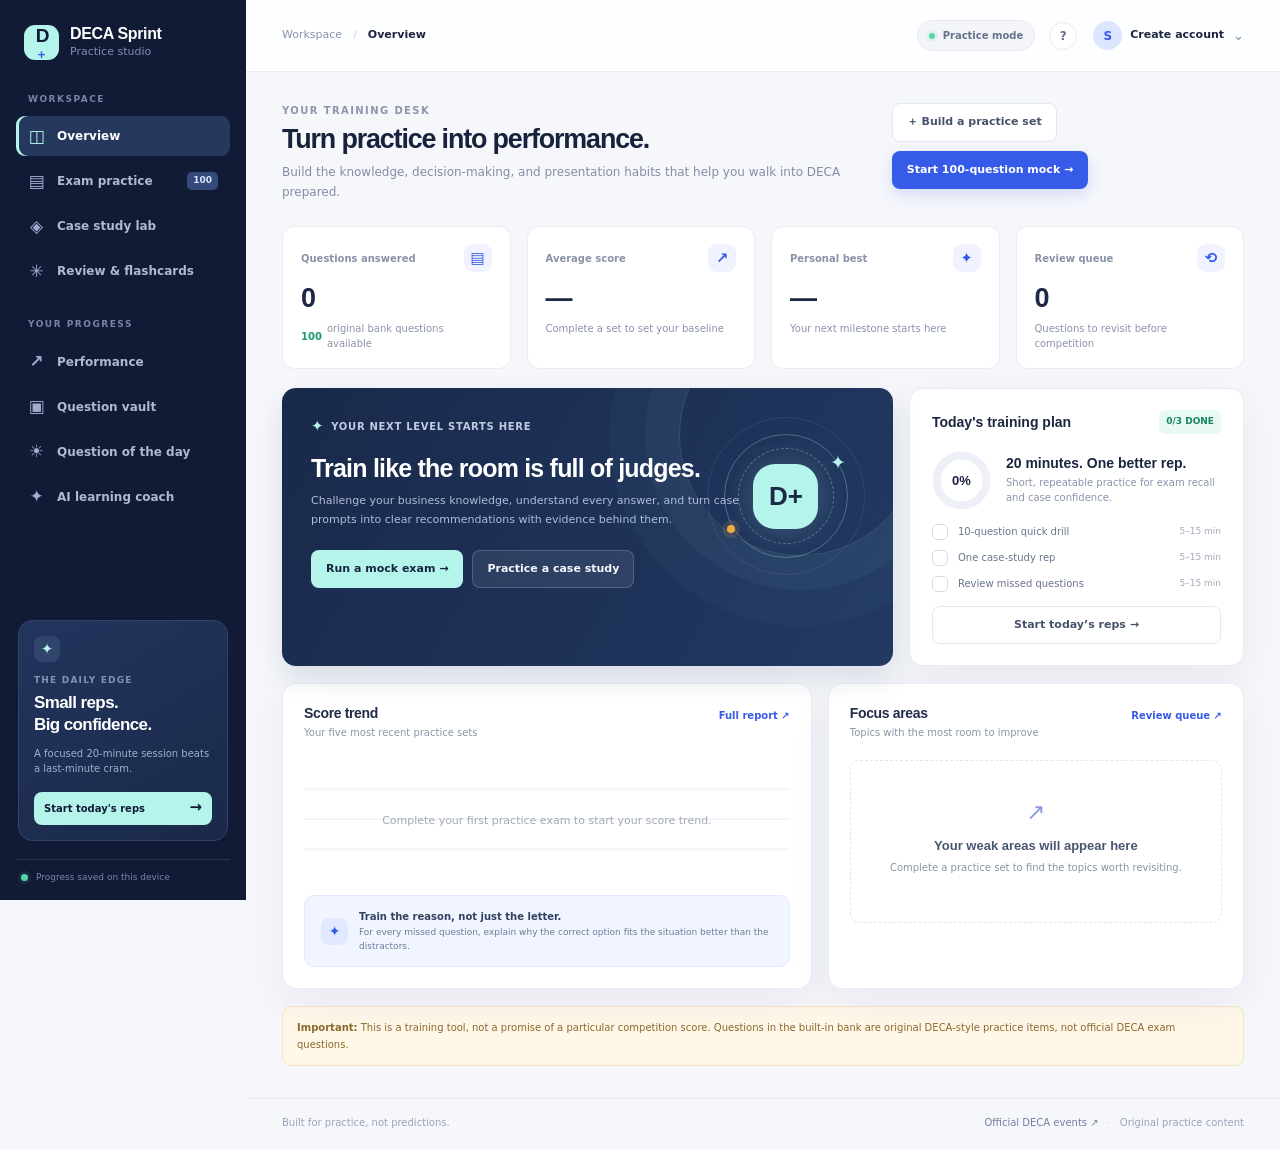
==== index.html @ be333ed2 "Add files via upload" ====
<!doctype html>
<html lang="en">
<head>
  <meta charset="utf-8" />
  <meta name="viewport" content="width=device-width, initial-scale=1" />
  <meta name="theme-color" content="#111b35" />
  <meta name="description" content="A DECA practice studio for original exam-style questions, answer explanations, and role-play rehearsal." />
  <title>DECA Sprint — Practice Studio</title>
  <link rel="stylesheet" href="styles.css" />
</head>
<body>
  <div class="app-shell">
    <aside class="sidebar" id="sidebar">
      <a href="#dashboard" class="brand" data-view="dashboard" aria-label="DECA Sprint home">
        <span class="brand-mark">D<span>+</span></span>
        <span class="brand-copy"><strong>DECA Sprint</strong><small>Practice studio</small></span>
      </a>
      <div class="sidebar-label">WORKSPACE</div>
      <nav class="primary-nav" aria-label="Main navigation">
        <button class="nav-item active" data-view="dashboard"><span class="nav-icon">◫</span><span>Overview</span></button>
        <button class="nav-item" data-view="exam-setup"><span class="nav-icon">▤</span><span>Exam practice</span><span class="nav-count">100</span></button>
        <button class="nav-item" data-view="case-coach"><span class="nav-icon">◈</span><span>Case study lab</span></button>
        <button class="nav-item" data-view="review"><span class="nav-icon">✳</span><span>Review & flashcards</span><span id="reviewNavCount" class="nav-dot"></span></button>
      </nav>
      <div class="sidebar-label spaced">YOUR PROGRESS</div>
      <nav class="primary-nav" aria-label="Progress navigation">
        <button class="nav-item" data-view="progress"><span class="nav-icon">↗</span><span>Performance</span></button>
        <button class="nav-item" data-view="vault"><span class="nav-icon">▣</span><span>Question vault</span></button>
        <button class="nav-item" data-view="daily"><span class="nav-icon">☀</span><span>Question of the day</span></button>
        <button class="nav-item" data-view="coach"><span class="nav-icon">✦</span><span>AI learning coach</span></button>
      </nav>
      <div class="sidebar-spacer"></div>
      <div class="sidebar-challenge">
        <div class="challenge-icon">✦</div>
        <p class="challenge-eyebrow">THE DAILY EDGE</p>
        <strong>Small reps.<br />Big confidence.</strong>
        <p class="challenge-copy">A focused 20-minute session beats a last-minute cram.</p>
        <button class="sidebar-challenge-btn" data-action="daily-session">Start today's reps <span>→</span></button>
      </div>
      <div class="sidebar-foot"><span class="status-pip"></span><span>Progress saved on this device</span></div>
    </aside>

    <main class="main-area">
      <header class="topbar">
        <div class="mobile-brand"><span class="brand-mark">D<span>+</span></span><strong>DECA Sprint</strong></div>
        <div class="breadcrumbs"><span>Workspace</span><span class="crumb-slash">/</span><strong id="pageCrumb">Overview</strong></div>
        <div class="topbar-actions">
          <div class="practice-tag"><span class="status-pip"></span> Practice mode</div>
          <button class="icon-button" data-action="quick-help" aria-label="Help" title="Help">?</button>
          <button class="profile-button" data-view="account" title="Account and saved progress"><span class="avatar" id="profileAvatar">S</span><span class="profile-name" id="profileName">Create account</span><span class="chevron">⌄</span></button>
        </div>
      </header>
      <div id="appContent" class="content-area" tabindex="-1"></div>
      <footer class="global-footer">
        <span>Built for practice, not predictions.</span>
        <span><a href="https://www.deca.org/compete" target="_blank" rel="noopener noreferrer">Official DECA events ↗</a><span class="footer-sep">·</span><span>Original practice content</span></span>
      </footer>
    </main>
  </div>
  <div id="toast" class="toast" role="status" aria-live="polite"></div>
  <input id="importFile" type="file" accept=".csv,.json,application/json,text/csv" hidden />
  <script src="questions.js"></script>
  <script src="app.js"></script>
</body>
</html>
---- styles.css ----
:root{--ink:#1b2540;--muted:#768099;--muted2:#98a1b5;--line:#e8ebf2;--paper:#fff;--bg:#f5f7fb;--navy:#111b35;--navy2:#182644;--blue:#365be9;--blue2:#edf1ff;--cyan:#b5f4eb;--mint:#e3f8ef;--green:#198a62;--amber:#f1ad42;--red:#cc4e5d;--purple:#8b70ef;--shadow:0 14px 40px rgba(28,42,79,.06);font-family:'DM Sans',system-ui,-apple-system,BlinkMacSystemFont,'Segoe UI',sans-serif;color:var(--ink)}
*{box-sizing:border-box}html{scroll-behavior:smooth}body{margin:0;background:var(--bg);font-size:14px;line-height:1.5}button,input,select,textarea{font:inherit}button{cursor:pointer}button:focus-visible,a:focus-visible,input:focus-visible,select:focus-visible,textarea:focus-visible{outline:3px solid rgba(54,91,233,.26);outline-offset:2px}a{color:var(--blue);text-decoration:none}.app-shell{min-height:100vh;display:flex}.sidebar{width:246px;position:fixed;inset:0 auto 0 0;background:var(--navy);color:#d7def0;padding:25px 16px 16px;display:flex;flex-direction:column;z-index:20;overflow-y:auto}.brand{display:flex;align-items:center;gap:11px;padding:0 8px 32px;color:white}.brand-mark{width:35px;height:35px;display:inline-grid;place-items:center;background:var(--cyan);color:var(--navy);border-radius:11px;font:800 19px Manrope,sans-serif;letter-spacing:-2px;flex:none}.brand-mark span{color:var(--blue);font-size:13px;vertical-align:top;letter-spacing:0}.brand-copy strong{font:800 16px Manrope,sans-serif;display:block;letter-spacing:-.35px}.brand-copy small{display:block;font-size:11px;color:#8290b1;margin-top:1px}.sidebar-label{color:#7785a8;letter-spacing:1.5px;font-weight:700;font-size:9px;padding:0 12px 10px}.sidebar-label.spaced{margin-top:27px}.primary-nav{display:grid;gap:5px}.nav-item{width:100%;border:0;display:flex;align-items:center;gap:12px;padding:11px 12px;color:#aeb9d4;border-radius:9px;background:transparent;text-align:left;font-size:12px;font-weight:600;transition:background .16s,color .16s}.nav-item:hover{background:#1b2a4a;color:white}.nav-item.active{background:#27385f;color:#fff;box-shadow:inset 3px 0 0 var(--cyan)}.nav-icon{width:17px;font-size:17px;text-align:center;color:#9eacd0;line-height:1}.nav-item.active .nav-icon{color:var(--cyan)}.nav-count{font-size:9px;margin-left:auto;background:#334a7a;border-radius:5px;padding:2px 6px;color:#dbe5ff}.nav-dot{margin-left:auto;width:6px;height:6px;background:var(--amber);border-radius:50%;display:none}.nav-dot.show{display:block}.sidebar-spacer{min-height:25px;flex:1}.sidebar-challenge{background:linear-gradient(150deg,#22355d,#1a2949);border:1px solid #314469;border-radius:14px;padding:15px;margin:24px 2px 18px}.challenge-icon{width:26px;height:26px;display:grid;place-items:center;border-radius:8px;background:#31446c;color:var(--cyan);font-size:15px;margin-bottom:12px}.challenge-eyebrow{font-size:9px;font-weight:700;letter-spacing:1.2px;color:#8293b9;margin:0 0 5px}.sidebar-challenge strong{font:800 17px/1.3 Manrope,sans-serif;color:#fff;letter-spacing:-.6px}.challenge-copy{font-size:10px;color:#a2b0cf;line-height:1.55;margin:9px 0 15px}.sidebar-challenge-btn{border:0;background:var(--cyan);color:var(--navy);width:100%;border-radius:8px;padding:9px 10px;font-weight:700;font-size:10px;text-align:left}.sidebar-challenge-btn span{float:right;font-size:15px;line-height:12px}.sidebar-foot{padding:11px 5px 0;border-top:1px solid #293652;display:flex;gap:8px;align-items:center;color:#7785a8;font-size:9px}.status-pip{display:inline-block;width:7px;height:7px;background:#53d5a5;border-radius:50%;box-shadow:0 0 0 3px rgba(83,213,165,.1);flex:none}.main-area{margin-left:246px;width:calc(100% - 246px);min-width:0;display:flex;flex-direction:column;min-height:100vh}.topbar{height:72px;display:flex;align-items:center;justify-content:space-between;padding:0 36px;background:rgba(255,255,255,.82);border-bottom:1px solid #e9ecf3;position:sticky;top:0;z-index:10;backdrop-filter:blur(15px)}.breadcrumbs{display:flex;align-items:center;gap:11px;font-size:11px;color:#8992a7}.breadcrumbs strong{font-weight:700;color:var(--ink)}.crumb-slash{color:#ccd2df}.topbar-actions{display:flex;align-items:center;gap:14px}.practice-tag{font-size:10px;font-weight:700;color:#67728c;background:#f3f5fa;border:1px solid #e7eaf2;border-radius:20px;padding:7px 11px;display:flex;align-items:center;gap:8px}.practice-tag .status-pip{width:6px;height:6px}.icon-button{border:1px solid #e6eaf2;background:white;color:#66718b;width:28px;height:28px;border-radius:50%;font-size:12px;font-weight:700}.profile-button{display:flex;align-items:center;gap:8px;background:transparent;border:0;padding:0 0 0 2px;color:var(--ink);font-size:11px;font-weight:700}.avatar{width:29px;height:29px;border-radius:50%;display:grid;place-items:center;background:#dce6ff;color:#365be9;font-size:12px;font-weight:800}.chevron{font-size:13px;color:#939bb0;margin-left:1px}.mobile-brand{display:none}.content-area{width:100%;max-width:1430px;padding:31px 36px 32px;margin:0 auto;flex:1;min-width:0;outline:none}.global-footer{padding:16px 36px 20px;color:#9aa3b6;font-size:10px;display:flex;align-items:center;justify-content:space-between;border-top:1px solid #e8ebf2}.global-footer a{color:#7280a1}.footer-sep{margin:0 9px;color:#c5cad6}
.eyebrow{font-size:10px;letter-spacing:1.4px;font-weight:800;color:#8c96ac;text-transform:uppercase}.page-title{font:800 clamp(24px,2.1vw,31px)/1.22 Manrope,sans-serif;letter-spacing:-1.15px;margin:5px 0 7px;color:#18223c}.page-subtitle{font-size:12px;color:#838da4;margin:0;line-height:1.65;max-width:680px}.header-row{display:flex;justify-content:space-between;align-items:flex-start;gap:20px;margin-bottom:24px}.header-actions{display:flex;gap:9px;align-items:center;flex-wrap:wrap}.btn{display:inline-flex;align-items:center;justify-content:center;gap:8px;border:1px solid transparent;border-radius:8px;padding:10px 14px;font-size:11px;font-weight:700;transition:transform .14s,background .14s,border-color .14s;color:var(--ink);background:white}.btn:active{transform:translateY(1px)}.btn-primary{background:var(--blue);color:white;box-shadow:0 6px 15px rgba(54,91,233,.17)}.btn-primary:hover{background:#284dd8}.btn-secondary{border-color:#e3e7f0;background:#fff;color:#46516b}.btn-secondary:hover{border-color:#c6cee1;background:#fbfcff}.btn-ghost{background:transparent;color:#64708b;border-color:transparent}.btn-ghost:hover{background:#eff2f9}.btn-dark{background:var(--navy);color:#fff}.btn-danger{background:#fff5f5;border-color:#f3d6d9;color:#b33e4b}.btn-small{font-size:10px;padding:7px 10px;border-radius:7px}.btn-full{width:100%}.panel{background:#fff;border:1px solid #e9ecf3;border-radius:14px;box-shadow:var(--shadow)}.panel-pad{padding:21px}.section-title{font:800 14px Manrope,sans-serif;letter-spacing:-.35px;margin:0;color:#202b47}.section-desc{font-size:10px;color:#8b95aa;margin:4px 0 0;line-height:1.6}.panel-heading{display:flex;justify-content:space-between;align-items:flex-start;gap:15px;margin-bottom:19px}.link-btn{color:var(--blue);font-weight:700;font-size:10px;border:0;background:transparent;padding:3px 0}.muted{color:var(--muted)}.tiny{font-size:10px}.small{font-size:11px}.rule{border:0;border-top:1px solid #edf0f6;margin:17px 0}.grid{display:grid;gap:16px}.stats-grid{grid-template-columns:repeat(4,minmax(0,1fr));margin-bottom:19px}.stat-card{padding:17px 18px;border:1px solid #e9ecf3;border-radius:12px;background:#fff;min-width:0}.stat-top{display:flex;align-items:center;justify-content:space-between;gap:8px;color:#8992a8;font-size:10px;font-weight:600}.stat-icon{width:28px;height:28px;border-radius:9px;display:grid;place-items:center;background:#f0f3ff;color:var(--blue);font-size:15px}.stat-value{font:800 27px/1.25 Manrope,sans-serif;letter-spacing:-1.1px;margin:10px 0 5px;color:#1d2844}.stat-foot{font-size:10px;color:#8993a9;display:flex;align-items:center;gap:5px}.delta{font-weight:800;color:#1a986d}.overview-grid{grid-template-columns:minmax(0,1.55fr) minmax(260px,.85fr);align-items:stretch}.hero-card{position:relative;overflow:hidden;border:0;background:linear-gradient(120deg,#19294b,#223962);color:#fff;min-height:236px;padding:27px 29px;box-shadow:0 13px 28px rgba(23,39,77,.12)}.hero-card:after{content:"";position:absolute;width:240px;height:240px;border:1px solid rgba(181,244,235,.15);border-radius:50%;right:-28px;top:-74px;box-shadow:0 0 0 34px rgba(181,244,235,.035),0 0 0 70px rgba(181,244,235,.025)}.hero-kicker{display:flex;align-items:center;gap:7px;color:#c1cce2;font-size:10px;font-weight:700;letter-spacing:.7px}.hero-kicker span{color:var(--cyan);font-size:15px}.hero-title{font:800 25px/1.23 Manrope,sans-serif;letter-spacing:-.8px;max-width:440px;margin:15px 0 9px;position:relative;z-index:1}.hero-copy{font-size:11px;color:#b0bdd8;max-width:440px;line-height:1.7;margin:0 0 20px;position:relative;z-index:1}.hero-actions{display:flex;gap:9px;align-items:center;position:relative;z-index:1}.btn-cyan{background:var(--cyan);color:#172440}.btn-cyan:hover{background:#d0fff6}.hero-secondary{background:rgba(255,255,255,.08);border-color:rgba(255,255,255,.18);color:#f7f9ff}.hero-secondary:hover{background:rgba(255,255,255,.14)}.hero-orbit{position:absolute;right:45px;top:46px;width:124px;height:124px;border:1px solid rgba(181,244,235,.3);border-radius:50%;display:grid;place-items:center;z-index:1}.hero-orbit:before,.hero-orbit:after{content:"";position:absolute;inset:13px;border:1px dashed rgba(181,244,235,.35);border-radius:50%}.hero-orbit:after{inset:-18px;border-color:rgba(255,255,255,.08);border-style:solid}.orbit-center{width:65px;height:65px;border-radius:22px;background:var(--cyan);color:#1b2944;display:grid;place-items:center;font:800 26px Manrope,sans-serif;box-shadow:0 0 32px rgba(181,244,235,.22)}.orbit-spark{position:absolute;right:1px;top:13px;color:var(--cyan);font-size:19px}.orbit-dot{position:absolute;width:8px;height:8px;border-radius:50%;background:var(--amber);left:2px;bottom:24px;box-shadow:0 0 0 5px rgba(241,173,66,.13)}.daily-card{padding:21px 22px;display:flex;flex-direction:column;min-height:236px}.daily-top{display:flex;align-items:center;justify-content:space-between}.daily-top h2{margin:0;font:800 14px Manrope,sans-serif}.day-pill{font-size:9px;font-weight:800;background:#e7f9f0;color:#17865f;border-radius:6px;padding:5px 7px}.daily-progress{display:flex;gap:15px;align-items:center;margin:17px 0 14px}.progress-ring{width:59px;height:59px;position:relative;flex:none}.progress-ring svg{width:100%;height:100%;transform:rotate(-90deg)}.ring-bg{fill:none;stroke:#edf0f6;stroke-width:7}.ring-value{fill:none;stroke:var(--blue);stroke-width:7;stroke-linecap:round;stroke-dasharray:138;stroke-dashoffset:138;transition:stroke-dashoffset .4s}.ring-center{position:absolute;inset:0;display:grid;place-items:center;font:800 13px Manrope,sans-serif}.daily-progress strong{font:800 14px Manrope,sans-serif;display:block}.daily-progress p{color:#8993aa;font-size:10px;line-height:1.55;margin:4px 0 0}.task-list{display:grid;gap:10px;margin:0 0 14px}.task-line{display:flex;align-items:center;gap:10px;font-size:10px;color:#69748d}.task-check{width:16px;height:16px;border-radius:5px;border:1.5px solid #d6dce9;display:inline-grid;place-items:center;color:white;font-size:10px;flex:none}.task-check.done{background:#1d9b6f;border-color:#1d9b6f}.daily-card .btn{margin-top:auto}.lower-grid{grid-template-columns:minmax(0,1.12fr) minmax(0,.88fr);margin-top:17px;align-items:stretch}.performance-card,.weak-card{padding:21px}.mini-chart{height:118px;width:100%;display:flex;align-items:flex-end;gap:14px;padding:5px 5px 0;position:relative;background:repeating-linear-gradient(to bottom,transparent 0,transparent 28px,#f0f2f7 29px,#f0f2f7 30px)}.chart-col{flex:1;display:flex;align-items:center;justify-content:flex-end;flex-direction:column;gap:6px;height:100%;min-width:0}.chart-bar{width:min(28px,70%);background:#aebcf9;border-radius:5px 5px 2px 2px;min-height:4px;position:relative;transition:height .3s}.chart-bar.latest{background:var(--blue)}.chart-label{font-size:9px;color:#a0a8b8}.chart-val{font-size:9px;color:#7e89a4;font-weight:700}.chart-empty{font-size:11px;color:#a0a8b8;text-align:center;margin:auto}.weak-list{display:grid;gap:15px}.weak-row{display:grid;grid-template-columns:minmax(0,1fr) 92px;gap:13px;align-items:center}.weak-row-title{font-size:10px;font-weight:700;color:#38435f}.weak-row-sub{color:#969fb2;font-size:9px;margin-top:3px}.weak-track{height:6px;background:#f0f2f8;border-radius:8px;overflow:hidden}.weak-fill{height:100%;background:var(--purple);border-radius:8px}.weak-fill.low{background:#efb556}.weak-row-rate{text-align:right;font-size:10px;font-weight:800;color:#78839a;margin-bottom:4px}.tip-strip{margin-top:17px;padding:13px 16px;background:#f0f5ff;border:1px solid #e1e9ff;border-radius:10px;display:flex;align-items:center;gap:11px}.tip-icon{width:27px;height:27px;background:#e0e9ff;border-radius:8px;display:grid;place-items:center;color:#365be9;flex:none}.tip-strip strong{font-size:10px;display:block;color:#334260}.tip-strip p{margin:2px 0 0;font-size:9px;color:#6f7b97;line-height:1.5}
/* setup */
.setup-layout{display:grid;grid-template-columns:minmax(0,1.35fr) minmax(290px,.65fr);gap:17px;align-items:start}.setup-main{padding:23px}.setup-section{padding:0 0 22px;margin-bottom:20px;border-bottom:1px solid #edf0f6}.setup-section:last-child{padding-bottom:0;margin-bottom:0;border:0}.step-head{display:flex;gap:11px;align-items:flex-start;margin-bottom:15px}.step-number{width:25px;height:25px;display:grid;place-items:center;border:1px solid #dfe5f2;border-radius:8px;color:var(--blue);font:800 11px Manrope,sans-serif;flex:none}.step-title{font:800 13px Manrope,sans-serif;margin:0}.step-copy{font-size:10px;color:#8c95a9;margin:3px 0 0}.choice-grid{display:grid;grid-template-columns:repeat(3,minmax(0,1fr));gap:9px}.choice-card{border:1px solid #e5e9f1;border-radius:10px;padding:13px 12px;background:white;text-align:left;position:relative;min-height:106px;transition:all .15s}.choice-card:hover{border-color:#bdcaff}.choice-card.selected{border:1.5px solid var(--blue);background:#f7f8ff;box-shadow:0 0 0 3px rgba(54,91,233,.06)}.choice-card.selected:after{content:'✓';position:absolute;right:10px;top:9px;background:var(--blue);color:white;border-radius:50%;width:17px;height:17px;display:grid;place-items:center;font-size:10px;font-weight:800}.choice-icon{width:27px;height:27px;border-radius:8px;display:grid;place-items:center;background:#e8edff;color:#365be9;font-size:15px;margin-bottom:10px}.choice-card:nth-child(2) .choice-icon{background:#e5f8f2;color:#128560}.choice-card:nth-child(3) .choice-icon{background:#fff0d9;color:#b67517}.choice-name{display:block;font:800 11px Manrope,sans-serif;color:#303b56}.choice-detail{display:block;font-size:9px;color:#8993a8;line-height:1.5;margin-top:4px;padding-right:8px}.form-label{font-size:10px;font-weight:800;color:#4a5570;display:block;margin-bottom:7px}.field{width:100%;border:1px solid #e1e6f0;border-radius:8px;padding:10px 11px;background:#fff;color:#38435d;font-size:11px;outline:none}.field:focus{border-color:#99adff;box-shadow:0 0 0 3px rgba(54,91,233,.07)}.field-grid{display:grid;grid-template-columns:1fr 1fr;gap:15px}.field-note{font-size:9px;color:#939cb0;margin-top:6px;line-height:1.5}.count-grid{display:grid;grid-template-columns:repeat(4,minmax(0,1fr));gap:8px}.count-choice{border:1px solid #e4e8f1;border-radius:8px;background:#fff;text-align:center;padding:11px 6px;color:#58647d}.count-choice strong{font:800 16px Manrope,sans-serif;display:block}.count-choice span{font-size:9px;color:#8e98ad}.count-choice.selected{border-color:var(--blue);background:#f6f8ff;color:var(--blue)}.count-choice:disabled{opacity:.35;cursor:not-allowed}.setup-side{display:grid;gap:14px}.exam-preview{padding:21px;background:linear-gradient(145deg,#172443,#24385e);color:white;border-radius:13px;box-shadow:var(--shadow)}.preview-chip{font-size:9px;letter-spacing:.9px;text-transform:uppercase;color:#a7b4d2;font-weight:800}.preview-big{font:800 35px Manrope,sans-serif;letter-spacing:-1.8px;margin:12px 0 0}.preview-big small{font:600 11px 'DM Sans';letter-spacing:0;color:#a9b5d0}.preview-sub{font-size:10px;color:#b0bdd6;margin:3px 0 17px}.preview-metrics{display:grid;grid-template-columns:1fr 1fr;border-top:1px solid rgba(255,255,255,.14);padding-top:15px;gap:13px}.preview-metric-label{font-size:9px;color:#9caccd}.preview-metric-value{font:700 13px Manrope,sans-serif;margin-top:2px}.preview-note{font-size:9px;color:#a7b4d2;line-height:1.6;margin:16px 0 0}.standards-card{padding:18px}.standards-list{display:grid;gap:12px;margin-top:14px}.standard-row{display:flex;gap:9px;align-items:flex-start;font-size:10px;color:#6c7893}.standard-check{display:grid;place-items:center;width:18px;height:18px;border-radius:6px;background:#e6f8f0;color:#1d926b;font-size:10px;flex:none}.standards-row-copy strong{display:block;color:#43506d;font-size:10px}.standards-row-copy span{font-size:9px;color:#98a1b4;display:block;margin-top:2px}
/* Exam */
.exam-toolbar{display:flex;align-items:center;justify-content:space-between;gap:12px;margin-bottom:17px}.exam-labels{display:flex;align-items:center;gap:8px;flex-wrap:wrap}.pill{display:inline-flex;align-items:center;gap:6px;padding:5px 8px;border-radius:6px;font-size:9px;font-weight:800;background:#f1f3fa;color:#69758f}.pill.blue{color:var(--blue);background:#edf1ff}.pill.green{color:#14805c;background:#e4f8ef}.pill.gold{color:#9d6818;background:#fff3dd}.exam-timer{font:800 16px Manrope,sans-serif;letter-spacing:.2px;color:#263250;display:flex;align-items:center;gap:8px}.exam-timer.warning{color:#ba3e4e}.timer-icon{font-size:16px;color:#8490ab}.exam-progress-track{height:5px;background:#e9edf6;border-radius:6px;overflow:hidden;margin-bottom:19px}.exam-progress-fill{height:100%;background:var(--blue);border-radius:6px;transition:width .2s}.exam-layout{display:grid;grid-template-columns:minmax(0,1fr) 250px;gap:16px;align-items:start}.question-panel{padding:25px;min-height:460px}.question-meta{display:flex;justify-content:space-between;align-items:center;gap:10px;margin-bottom:18px}.question-number{font-size:10px;color:#8d97aa;font-weight:700;letter-spacing:.5px}.flag-btn{background:transparent;border:0;color:#8d96aa;font-size:10px;display:flex;align-items:center;gap:6px;padding:5px}.flag-btn.flagged{color:#b57b1d}.question-stem{font:700 19px/1.5 Manrope,sans-serif;letter-spacing:-.35px;max-width:840px;margin:0 0 23px;color:#202b47}.answer-options{display:grid;gap:10px}.answer-option{width:100%;display:flex;align-items:flex-start;gap:12px;border:1px solid #e4e8f1;border-radius:10px;padding:13px 14px;background:#fff;color:#3b4661;text-align:left;transition:all .15s}.answer-option:hover{border-color:#b6c6ff;background:#fbfcff}.answer-option.selected{border-color:var(--blue);background:#f7f8ff;box-shadow:0 0 0 2px rgba(54,91,233,.055)}.answer-letter{width:25px;height:25px;border:1px solid #dfe4ef;border-radius:7px;display:grid;place-items:center;flex:none;font-size:10px;font-weight:800;color:#75809a;background:#fff}.answer-option.selected .answer-letter{background:var(--blue);border-color:var(--blue);color:#fff}.answer-text{font-size:12px;line-height:1.55;padding-top:3px}.question-foot{display:flex;justify-content:space-between;align-items:center;gap:12px;border-top:1px solid #edf0f6;margin-top:23px;padding-top:18px}.question-foot-left{font-size:10px;color:#9aa3b6}.question-foot-right{display:flex;gap:8px}.question-side{display:grid;gap:13px}.question-map{padding:17px}.map-head{display:flex;justify-content:space-between;align-items:center;font-size:11px;font-weight:800;color:#3b4661}.map-sub{font-size:9px;color:#969fb1;margin-top:4px}.question-grid{display:grid;grid-template-columns:repeat(5,minmax(0,1fr));gap:6px;margin-top:15px}.qnav{height:29px;border:1px solid #e4e8f0;border-radius:6px;display:grid;place-items:center;background:#fff;color:#8993a8;font-size:9px;font-weight:700}.qnav.current{border-color:var(--blue);background:var(--blue);color:white}.qnav.answered{background:#e8edff;border-color:#dce4ff;color:#3453c7}.qnav.flagged:after{content:'•';color:#dfa13e;font-size:18px;position:absolute;top:-9px;right:3px}.qnav{position:relative}.map-legend{display:flex;gap:11px;flex-wrap:wrap;margin-top:13px;font-size:8px;color:#9099ad}.legend-dot{width:7px;height:7px;border-radius:2px;display:inline-block;margin-right:4px;background:#e8edff}.legend-dot.current{background:var(--blue)}.legend-dot.flag{background:#e4b45e}.submit-card{padding:17px}.submit-card strong{font:800 12px Manrope,sans-serif}.submit-card p{font-size:10px;color:#8c96aa;line-height:1.6;margin:5px 0 13px}.submit-warning{padding:9px 11px;border-radius:7px;background:#fff7e9;color:#90641d;font-size:9px;line-height:1.5;margin-bottom:11px}
/* Results */
.results-hero{padding:24px;background:linear-gradient(130deg,#182746,#263d66);color:white;border-radius:14px;display:grid;grid-template-columns:1fr 190px;gap:20px;align-items:center;position:relative;overflow:hidden;margin-bottom:17px}.results-kicker{color:#b0bedb;font-size:10px;font-weight:800;letter-spacing:1.2px}.results-title{font:800 23px Manrope,sans-serif;margin:7px 0 5px;letter-spacing:-.7px}.results-copy{font-size:11px;color:#bdc8df;line-height:1.7;margin:0;max-width:600px}.score-ring{width:138px;height:138px;border:8px solid rgba(181,244,235,.16);border-top-color:var(--cyan);border-right-color:var(--cyan);border-radius:50%;display:grid;place-items:center;justify-self:center;transform:rotate(18deg)}.score-ring-inner{text-align:center;transform:rotate(-18deg)}.score-num{font:800 35px Manrope,sans-serif;letter-spacing:-1.5px}.score-caption{font-size:9px;color:#aab8d4;font-weight:700}.result-stat-row{display:grid;grid-template-columns:repeat(3,1fr);gap:10px;margin-bottom:17px}.result-stat{padding:14px 16px;background:#fff;border:1px solid #e9ecf3;border-radius:10px}.result-stat-label{font-size:9px;color:#8f99ad;font-weight:700}.result-stat-value{font:800 20px Manrope,sans-serif;margin-top:4px;letter-spacing:-.5px}.answer-key-card{padding:21px}.filter-tabs{display:flex;gap:6px;align-items:center}.filter-tab{border:1px solid #e5e9f2;border-radius:6px;background:#fff;color:#7b869f;font-weight:700;font-size:9px;padding:7px 9px}.filter-tab.active{color:var(--blue);border-color:#d9e1ff;background:#f5f7ff}.answer-table{width:100%;border-collapse:collapse;min-width:680px}.table-wrap{overflow:auto}.answer-table th{text-align:left;font-size:9px;letter-spacing:.7px;color:#929bb0;text-transform:uppercase;padding:11px 10px;border-bottom:1px solid #edf0f6;white-space:nowrap}.answer-table td{padding:13px 10px;border-bottom:1px solid #f0f2f7;vertical-align:top;font-size:10px;color:#596580}.answer-table tr:last-child td{border-bottom:0}.key-q{font-size:11px!important;font-weight:700;color:#303c58!important;min-width:210px;max-width:430px}.key-label{white-space:nowrap;font-weight:800}.key-label.good{color:#15875e}.key-label.bad{color:#c34c5b}.key-explain{line-height:1.6;min-width:220px;max-width:400px}.key-topic{font-size:9px;color:#929cb1;margin-top:4px}
/* Review */
.review-layout{display:grid;grid-template-columns:minmax(0,1.4fr) minmax(260px,.6fr);gap:17px;align-items:start}.flashcard-area{padding:23px}.flashcard{min-height:260px;background:linear-gradient(135deg,#f6f8ff,#fff);border:1px solid #e5eaff;border-radius:13px;padding:27px;display:flex;flex-direction:column;justify-content:center;align-items:center;text-align:center;position:relative}.flashcard-badge{position:absolute;top:16px;left:17px}.flashcard-question{font:800 21px/1.45 Manrope,sans-serif;letter-spacing:-.5px;max-width:560px;margin:0 auto 18px}.flashcard-answer{font-size:12px;line-height:1.8;color:#66728e;max-width:550px;margin:0}.flashcard-actions{display:flex;justify-content:center;gap:8px;margin-top:17px;flex-wrap:wrap}.review-stats{padding:21px}.review-counter{display:flex;justify-content:space-between;align-items:center;margin:14px 0 7px;font-size:10px;color:#8c96aa}.review-track{height:6px;background:#edf0f6;border-radius:8px;overflow:hidden}.review-track span{display:block;height:100%;background:var(--blue);border-radius:8px}.missed-list{display:grid;gap:8px;margin-top:14px}.missed-row{display:flex;align-items:center;gap:9px;padding:10px 11px;border:1px solid #edf0f6;border-radius:8px}.missed-icon{width:25px;height:25px;display:grid;place-items:center;border-radius:7px;background:#fff0f1;color:#cc4e5d;flex:none}.missed-row strong{display:block;font-size:10px;color:#38435e}.missed-row span{font-size:9px;color:#949db0}.missed-row button{margin-left:auto;border:0;background:transparent;color:#8490a8;font-size:14px}
/* Cases */
.case-layout{display:grid;grid-template-columns:minmax(0,1.15fr) minmax(285px,.85fr);gap:17px;align-items:start}.case-brief{padding:22px}.case-banner{padding:20px 22px;background:linear-gradient(120deg,#1b2b4c,#29436d);color:white;border-radius:11px;margin-bottom:17px;position:relative;overflow:hidden}.case-banner:after{content:'◈';position:absolute;right:20px;top:8px;font-size:75px;color:rgba(181,244,235,.12);font-weight:400}.case-banner .pill{background:rgba(255,255,255,.12);color:#d8e2f7}.case-banner h2{font:800 21px Manrope,sans-serif;letter-spacing:-.6px;margin:12px 0 6px;max-width:500px}.case-banner p{font-size:10px;line-height:1.65;color:#c1cce2;max-width:600px;margin:0}.case-block{margin:17px 0}.case-block h3{font:800 11px Manrope,sans-serif;color:#3e4963;margin:0 0 7px}.case-block p{font-size:11px;color:#69758e;line-height:1.8;margin:0}.case-data-grid{display:grid;grid-template-columns:repeat(3,1fr);gap:8px;margin-top:10px}.case-data{padding:11px;background:#f6f8fc;border:1px solid #edf0f6;border-radius:8px}.case-data span{display:block;font-size:9px;color:#8c96ab}.case-data strong{font:800 15px Manrope,sans-serif;color:#313d59;display:block;margin-top:3px}.case-asks{padding-left:18px;color:#67738c;font-size:10px;line-height:1.8}.case-side{display:grid;gap:13px}.case-timer-card{padding:19px}.phase-row{display:flex;gap:7px;margin:14px 0 15px}.phase{flex:1;border:1px solid #e4e8f0;background:#fff;padding:8px 7px;border-radius:7px;text-align:center;color:#8791a5;font-size:9px;font-weight:800}.phase.active{border-color:#a8b8ff;color:var(--blue);background:#f5f7ff}.phase.done{border-color:#c9efdf;color:#19865e;background:#edfbf5}.large-timer{font:800 34px Manrope,sans-serif;letter-spacing:-1.2px;text-align:center;margin:10px 0 1px;color:#1c2844}.timer-caption{text-align:center;color:#8994a9;font-size:9px}.case-tools{display:flex;gap:8px;margin-top:14px}.case-tools .btn{flex:1}.craft-card{padding:18px}.craft-list{display:grid;gap:10px;margin-top:13px}.craft-item{display:grid;grid-template-columns:28px 1fr;gap:9px;align-items:start}.craft-letter{width:26px;height:26px;display:grid;place-items:center;border-radius:8px;color:var(--blue);background:#edf1ff;font:800 11px Manrope,sans-serif}.craft-item strong{display:block;font-size:10px;color:#43506a}.craft-item p{font-size:9px;color:#929caf;margin:3px 0 0;line-height:1.55}.notes-panel{padding:21px;margin-top:17px}.notes-grid{display:grid;grid-template-columns:1fr 1fr;gap:12px}.notes-area{display:flex;flex-direction:column;gap:6px}.notes-area .field{min-height:90px;resize:vertical;line-height:1.7}.rubric-grid{display:grid;grid-template-columns:1fr 1fr;gap:9px;margin-top:12px}.rubric-item{padding:10px 11px;border:1px solid #e7ebf2;border-radius:8px;display:flex;align-items:flex-start;gap:8px;font-size:10px;color:#5e6a84;line-height:1.5}.rubric-item input{accent-color:var(--blue);margin:2px 0 0;flex:none}.case-feedback{padding:14px;border-radius:9px;background:#eaf8f1;color:#267355;font-size:10px;line-height:1.65;margin-top:12px}
/* Vault and progress */
.vault-grid{display:grid;grid-template-columns:minmax(0,1fr) minmax(280px,.72fr);gap:17px;align-items:start}.resource-list{display:grid;gap:10px}.resource-row{display:flex;align-items:flex-start;gap:12px;padding:13px;border:1px solid #edf0f6;border-radius:9px}.resource-icon{width:34px;height:34px;display:grid;place-items:center;background:#edf1ff;color:var(--blue);border-radius:9px;flex:none;font-size:15px}.resource-copy{flex:1;min-width:0}.resource-copy strong{font-size:11px;color:#35415e;display:block}.resource-copy p{font-size:9px;color:#8d97ab;margin:3px 0 0;line-height:1.65}.resource-row>a{font-size:9px;font-weight:800;white-space:nowrap;margin-top:6px}.import-drop{padding:19px;border:1px dashed #cfd6e6;border-radius:10px;background:#fafbfe;text-align:center}.import-symbol{width:39px;height:39px;display:grid;place-items:center;background:#edf1ff;color:var(--blue);border-radius:12px;font-size:18px;margin:0 auto 10px}.import-drop strong{font:800 12px Manrope,sans-serif;display:block}.import-drop p{font-size:10px;color:#8c96aa;line-height:1.65;margin:5px auto 13px;max-width:300px}.code-sample{background:#111b35;color:#dbe4ff;border-radius:8px;padding:12px;font:10px/1.8 ui-monospace,SFMono-Regular,monospace;overflow:auto;text-align:left}.vault-metrics{display:grid;grid-template-columns:repeat(3,1fr);gap:10px;margin:0 0 17px}.vault-metric{background:white;border:1px solid #e9ecf3;border-radius:10px;padding:13px}.vault-metric strong{font:800 21px Manrope,sans-serif;display:block}.vault-metric span{font-size:9px;color:#8d97aa}.cluster-bars{display:grid;gap:14px}.cluster-bar-row{display:grid;grid-template-columns:minmax(140px,1fr) 2fr 36px;gap:12px;align-items:center}.cluster-bar-name{font-size:10px;font-weight:700;color:#53607b}.cluster-bar-track{height:7px;border-radius:8px;background:#eef1f7;overflow:hidden}.cluster-bar-fill{height:100%;border-radius:8px;background:var(--blue)}.cluster-bar-score{text-align:right;font-size:10px;font-weight:800;color:#56617a}.history-list{display:grid;gap:0}.history-row{display:grid;grid-template-columns:minmax(0,1fr) 74px 58px;gap:12px;align-items:center;border-bottom:1px solid #eff1f6;padding:13px 0}.history-row:last-child{border-bottom:0}.history-row strong{font-size:10px;color:#35415c;display:block}.history-row span{font-size:9px;color:#969fb2;display:block;margin-top:2px}.history-score{font:800 14px Manrope,sans-serif;text-align:right}.history-mark{font-size:9px;color:#7b869f;text-align:right}.empty-state{padding:34px 20px;text-align:center;border:1px dashed #e0e5ef;border-radius:10px;color:#8993a7}.empty-symbol{font-size:23px;margin-bottom:8px;color:#8c9ce5}.empty-state strong{display:block;font:800 13px Manrope,sans-serif;color:#495570}.empty-state p{font-size:10px;max-width:390px;margin:6px auto 12px;line-height:1.7}.toast{position:fixed;bottom:24px;right:24px;z-index:100;background:#172340;color:white;border:1px solid #2b3c61;padding:12px 15px;border-radius:9px;box-shadow:0 12px 25px rgba(12,21,41,.2);font-size:11px;max-width:min(400px,calc(100% - 30px));opacity:0;transform:translateY(10px);pointer-events:none;transition:all .2s}.toast.show{opacity:1;transform:translateY(0)}.disclaimer{background:#fff8e9;border:1px solid #f5e4c1;border-radius:9px;padding:12px 14px;font-size:10px;color:#8b682b;line-height:1.7}.subtle-link{font-size:10px;color:#8590a7;font-weight:600}.form-error{font-size:10px;color:#be4756;margin-top:8px}
@media(max-width:1200px){.content-area{padding:26px 25px}.topbar{padding:0 25px}.hero-orbit{right:25px;opacity:.6}.overview-grid{grid-template-columns:minmax(0,1.4fr) minmax(245px,.85fr)}.exam-layout{grid-template-columns:minmax(0,1fr) 225px}.question-panel{padding:21px}.sidebar{width:225px}.main-area{margin-left:225px;width:calc(100% - 225px)}}
@media(max-width:1000px){.stats-grid{grid-template-columns:repeat(2,minmax(0,1fr))}.overview-grid,.lower-grid,.setup-layout,.case-layout,.vault-grid,.review-layout{grid-template-columns:1fr}.hero-card{min-height:220px}.daily-card{min-height:unset}.setup-side{grid-template-columns:1fr 1fr}.exam-layout{grid-template-columns:minmax(0,1fr) 225px}.hero-orbit{right:55px}.case-side{grid-template-columns:1fr 1fr}.case-timer-card{min-height:220px}}
@media(max-width:760px){.sidebar{width:100%;height:auto;bottom:auto;position:sticky;top:0;padding:8px 12px;flex-direction:row;align-items:center;gap:10px;overflow-x:auto;overflow-y:hidden}.brand{padding:0 5px;min-width:max-content}.brand-mark{width:31px;height:31px}.brand-copy strong{font-size:13px}.brand-copy small,.sidebar-label,.sidebar-spacer,.sidebar-challenge,.sidebar-foot{display:none}.primary-nav{display:flex;gap:4px;align-items:center}.nav-item{width:auto;padding:9px 10px;gap:7px;min-width:max-content;font-size:10px}.nav-icon{font-size:14px}.nav-count{display:none}.main-area{margin-left:0;width:100%}.topbar{height:56px;position:static;padding:0 17px}.breadcrumbs{font-size:10px}.topbar-actions{gap:7px}.practice-tag{display:none}.profile-name,.chevron{display:none}.avatar{width:27px;height:27px}.icon-button{width:27px;height:27px}.content-area{padding:22px 16px 26px}.global-footer{padding:14px 16px;gap:12px;align-items:flex-start;flex-direction:column}.header-row{display:block;margin-bottom:20px}.header-actions{margin-top:15px}.hero-card{padding:23px;min-height:255px}.hero-orbit{opacity:.3;right:-8px;top:55px}.hero-title{font-size:23px;max-width:330px}.hero-copy{max-width:340px}.setup-side{grid-template-columns:1fr}.choice-grid{grid-template-columns:1fr}.choice-card{min-height:85px;display:grid;grid-template-columns:35px 1fr;column-gap:8px;align-items:center}.choice-icon{grid-row:span 2;margin:0}.choice-name{align-self:end}.choice-detail{align-self:start}.setup-main{padding:17px}.field-grid{grid-template-columns:1fr}.exam-toolbar{align-items:flex-start}.exam-layout{grid-template-columns:1fr}.question-side{grid-template-columns:1fr}.question-map{order:2}.submit-card{order:1}.question-panel{padding:18px;min-height:unset}.question-stem{font-size:17px}.question-foot{align-items:flex-start;flex-direction:column}.question-foot-right{width:100%;justify-content:space-between}.question-foot-right .btn{flex:1}.question-grid{grid-template-columns:repeat(10,minmax(0,1fr))}.results-hero{grid-template-columns:1fr;padding:22px}.score-ring{grid-row:1;grid-column:1;justify-self:start;width:94px;height:94px;border-width:6px;margin-bottom:8px}.score-num{font-size:25px}.results-hero>div:first-child{grid-row:2}.result-stat-row{grid-template-columns:1fr}.filter-tabs{flex-wrap:wrap}.answer-key-card{padding:15px}.case-side{grid-template-columns:1fr}.notes-grid,.rubric-grid{grid-template-columns:1fr}.case-data-grid{grid-template-columns:1fr 1fr 1fr}.vault-metrics{grid-template-columns:repeat(3,minmax(0,1fr))}.vault-metric{padding:11px}.vault-metric strong{font-size:18px}.cluster-bar-row{grid-template-columns:minmax(110px,1.2fr) 2fr 32px;gap:8px}.history-row{grid-template-columns:minmax(0,1fr) 50px 45px}.toast{bottom:12px;right:12px}}
@media(max-width:480px){.nav-item{font-size:0;gap:0;padding:10px 12px}.nav-icon{font-size:17px}.nav-count{display:none}.stats-grid{gap:9px}.stat-card{padding:13px}.stat-value{font-size:23px}.stat-foot{font-size:9px}.daily-progress{gap:11px}.header-actions .btn{flex:1}.count-grid{grid-template-columns:repeat(2,minmax(0,1fr))}.question-grid{grid-template-columns:repeat(7,minmax(0,1fr))}.case-data-grid{grid-template-columns:1fr}.results-title{font-size:21px}.vault-grid{min-width:0}.resource-row{gap:8px;padding:10px}.resource-row>a{white-space:normal;text-align:right}.page-title{font-size:24px}}
@media(prefers-reduced-motion:reduce){*,*:before,*:after{scroll-behavior:auto!important;transition:none!important}}
.answer-option.correct-choice{border-color:#b5e9d4;background:#f0fbf6}.answer-option.correct-choice .answer-letter{border-color:#1d986b;background:#1d986b;color:#fff}.answer-option.incorrect-choice{border-color:#f0c7cc;background:#fff6f7}.answer-option.incorrect-choice .answer-letter{border-color:#c44d5b;background:#c44d5b;color:#fff}.answer-option:disabled{cursor:default}
@media(max-width:760px){.app-shell{display:block}}
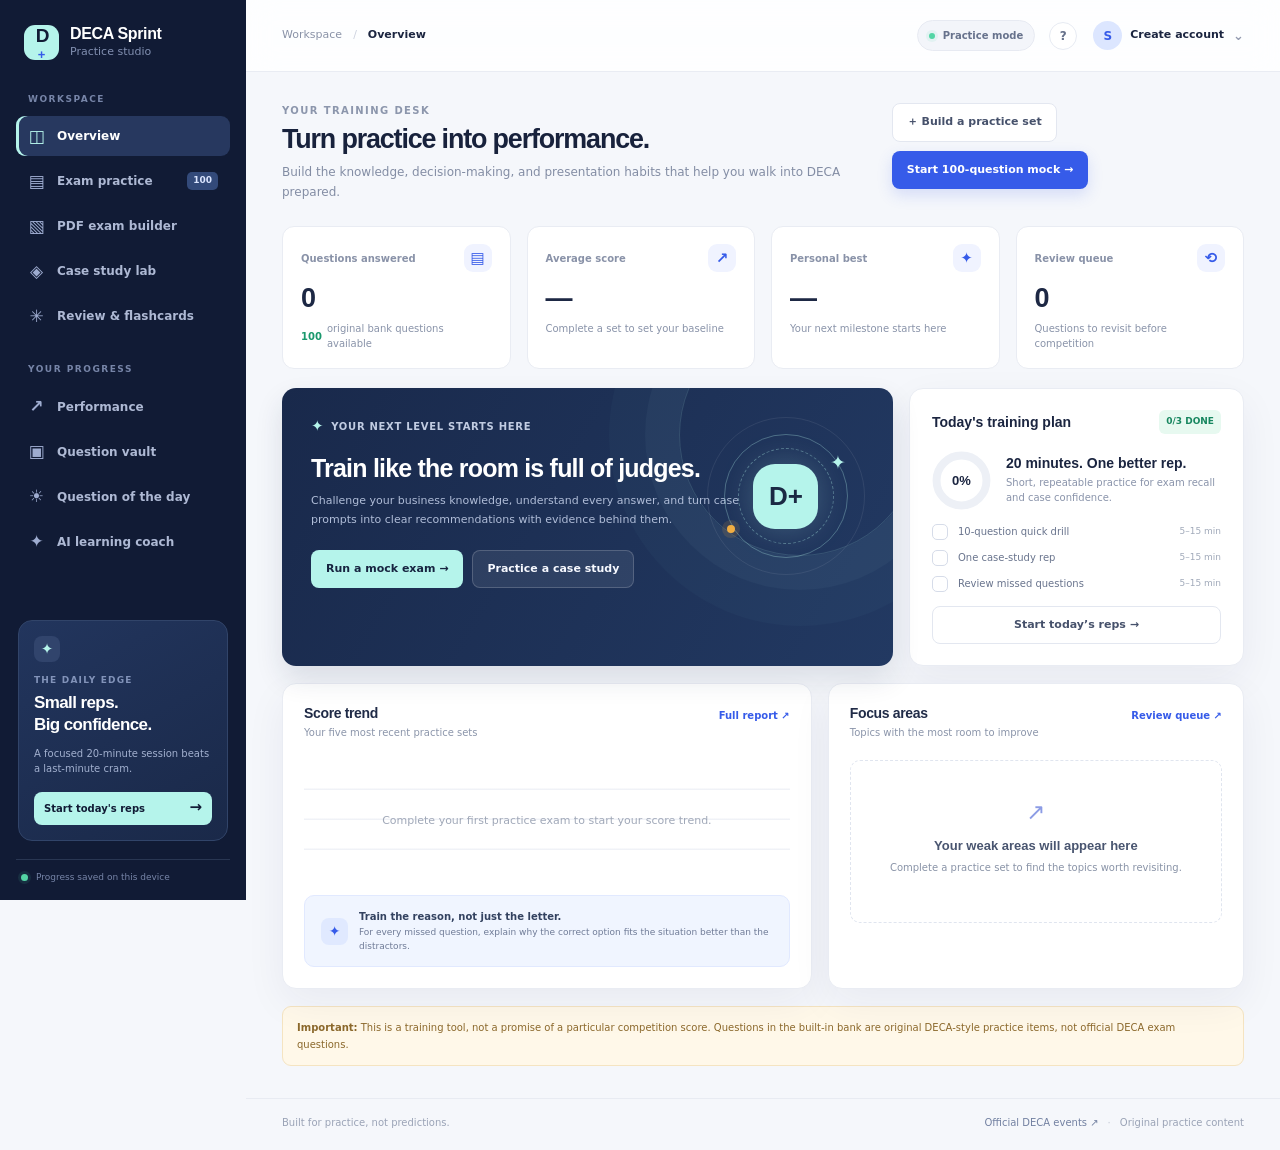
==== commit 2d62bcbc: "Add files via upload" ====
--- a/index.html
+++ b/index.html
@@ -19,6 +19,7 @@
       <nav class="primary-nav" aria-label="Main navigation">
         <button class="nav-item active" data-view="dashboard"><span class="nav-icon">◫</span><span>Overview</span></button>
         <button class="nav-item" data-view="exam-setup"><span class="nav-icon">▤</span><span>Exam practice</span><span class="nav-count">100</span></button>
+        <button class="nav-item" data-view="pdf-practice"><span class="nav-icon">▧</span><span>PDF exam builder</span></button>
         <button class="nav-item" data-view="case-coach"><span class="nav-icon">◈</span><span>Case study lab</span></button>
         <button class="nav-item" data-view="review"><span class="nav-icon">✳</span><span>Review & flashcards</span><span id="reviewNavCount" class="nav-dot"></span></button>
       </nav>
@@ -59,6 +60,7 @@
   </div>
   <div id="toast" class="toast" role="status" aria-live="polite"></div>
   <input id="importFile" type="file" accept=".csv,.json,application/json,text/csv" hidden />
+  <input id="pdfFile" type="file" accept="application/pdf,.pdf" hidden />
   <script src="questions.js"></script>
   <script src="app.js"></script>
 </body>
--- a/styles.css
+++ b/styles.css
@@ -20,3 +20,7 @@
 @media(prefers-reduced-motion:reduce){*,*:before,*:after{scroll-behavior:auto!important;transition:none!important}}
 .answer-option.correct-choice{border-color:#b5e9d4;background:#f0fbf6}.answer-option.correct-choice .answer-letter{border-color:#1d986b;background:#1d986b;color:#fff}.answer-option.incorrect-choice{border-color:#f0c7cc;background:#fff6f7}.answer-option.incorrect-choice .answer-letter{border-color:#c44d5b;background:#c44d5b;color:#fff}.answer-option:disabled{cursor:default}
 @media(max-width:760px){.app-shell{display:block}}
+
+/* PDF exam builder */
+.pdf-builder-grid{display:grid;grid-template-columns:minmax(0,1.45fr) minmax(260px,.75fr);gap:17px;align-items:start}.pdf-drop{border:1px dashed #cbd4e6;border-radius:12px;padding:25px;text-align:center;background:#fafbff}.pdf-drop .section-title{margin:4px 0}.pdf-drop .section-desc{max-width:550px;margin:5px auto 16px}.pdf-file-chip{display:flex;gap:10px;align-items:center;text-align:left;background:#fff;border:1px solid var(--line);padding:12px;border-radius:9px;margin-top:15px}.pdf-file-chip>span{font-size:21px;color:var(--blue)}.pdf-file-chip div{flex:1;min-width:0}.pdf-file-chip strong,.pdf-file-chip small{display:block;overflow-wrap:anywhere}.pdf-file-chip strong{font-size:11px}.pdf-file-chip small{font-size:9px;color:var(--muted);margin-top:2px}.pdf-summary{display:grid;grid-template-columns:repeat(3,1fr);gap:10px;margin-top:16px}.pdf-summary>div{background:#f7f8fc;border:1px solid #eaedf5;border-radius:9px;padding:12px}.pdf-summary strong,.pdf-summary span{display:block}.pdf-summary strong{font:800 20px Manrope,sans-serif}.pdf-summary span{font-size:9px;color:var(--muted)}.pdf-preview-list{display:grid;gap:10px;margin-top:16px}.pdf-preview-item{border:1px solid #e8ebf2;border-radius:9px;padding:13px}.pdf-preview-item>strong{display:block;font-size:11px;line-height:1.6}.pdf-preview-item ol{margin:8px 0 5px;padding-left:24px;color:#64708a;font-size:10px;line-height:1.7}.pdf-preview-item small{font-size:9px;color:#8c96aa}.pdf-start-row{display:flex;justify-content:space-between;align-items:end;gap:14px;margin-top:17px;padding-top:15px;border-top:1px solid var(--line)}.pdf-start-row>div{width:150px;flex:none}.pdf-start-row .btn{min-height:42px}.pdf-feature-list{display:grid;gap:16px;margin-top:20px}.pdf-feature-list>div{display:flex;gap:10px;align-items:flex-start}.pdf-feature-list>div>span{display:grid;place-items:center;flex:none;width:23px;height:23px;background:#eaf8f1;color:#16855c;border-radius:7px;font-weight:900}.pdf-feature-list p{margin:0;font-size:10px;color:#818ba1;line-height:1.65}.pdf-feature-list strong{color:#35415e;font-size:11px}.pdf-clock{background:#fff;border:1px solid #e4e8f1;border-radius:10px;padding:9px 15px;text-align:center;min-width:125px}.pdf-clock span{display:block;font-size:8px;letter-spacing:1px;font-weight:800;color:#8993a8}.pdf-clock strong{display:block;font:800 23px Manrope,sans-serif;color:#25314e}.pdf-clock.danger strong{color:#cc4e5d}.pdf-result-list{display:grid;gap:13px}.pdf-result-item{padding:16px;border:1px solid #e7ebf3;border-radius:10px}.pdf-result-item h3{font-size:13px;line-height:1.7;margin:12px 0 8px}.pdf-result-item p{font-size:10px;color:#68738b;line-height:1.7}.pdf-result-options{display:grid;gap:6px}.pdf-result-options>div{padding:8px 10px;border-radius:7px;background:#f8f9fc;color:#66718a;font-size:10px}.pdf-result-options>div.right{background:#eaf8f1;color:#247554;border:1px solid #cceedd}.pdf-explanation{background:#f5f7ff;padding:11px;border-radius:8px}.pill.green{background:#eaf8f1;color:#19865e}.pill.red{background:#fff0f1;color:#b63d4c}
+@media(max-width:1000px){.pdf-builder-grid{grid-template-columns:1fr}}@media(max-width:760px){.pdf-start-row{align-items:stretch;flex-direction:column}.pdf-start-row>div{width:100%}.pdf-start-row .btn{width:100%}.pdf-clock{min-width:100px}.pdf-result-item{padding:12px}}
